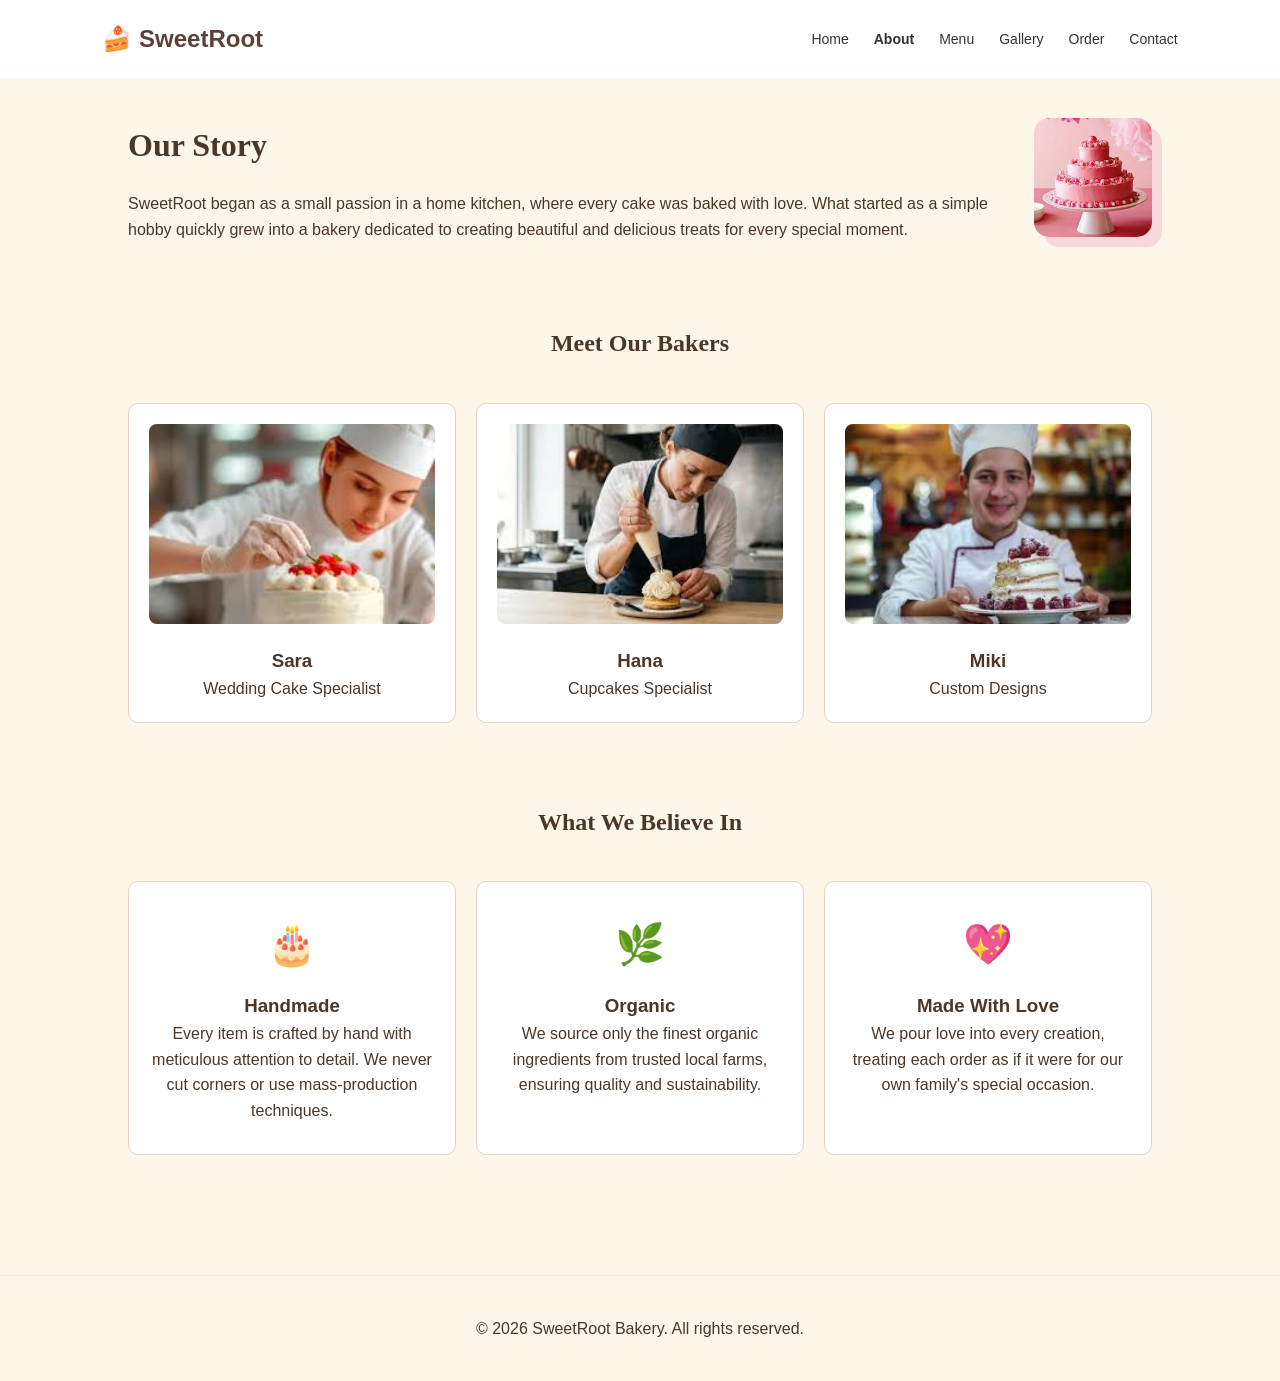
==== pages/about.html @ 3442d2f8 "update" ====
<!DOCTYPE html>
<html lang="en">
<head>
    <meta charset="UTF-8">
    <meta name="viewport" content="width=device-width, initial-scale=1.0">
    <title>About Us - SweetRoot</title>
    <link rel="stylesheet" href="../styles/about.css">
</head>
<body>

    <header>
         <nav class="navbar">
            <div class="logo">🍰 SweetRoot</div>
            <ul class="nav-links">
                <li><a href="index.html">Home</a></li>
                <li><a href="about.html" class="active">About</a></li>
                <li><a href="menu.html">Menu</a></li>
                <li><a href="gallery.html">Gallery</a></li>
                <li><a href="order.html">Order</a></li>
                <li><a href="contact.html">Contact</a></li>
            </ul>
        </nav>
    </header>
    <main class="container">
        <section class="our-story">
            <div class="story-text">
                <h2>Our Story</h2>
                <p>SweetRoot began as a small passion in a home kitchen, where every cake was baked with love. What started as a simple hobby quickly grew into a bakery dedicated to creating beautiful and delicious treats for every special moment.</p>
            </div>
            <div class="story-image">
                <img src="../public/images/about-cake.jpg" alt="Our Story Cake">
            </div>
        </section>

        <section class="bakers-section">
            <h2>Meet Our Bakers</h2>
            <div class="baker-grid">
                <div class="baker-card">
                    <img src="../public/images/sara.jpg" alt="Sara">
                    <h3>Sara</h3>
                    <p>Wedding Cake Specialist</p>
                </div>
                <div class="baker-card">
                    <img src="../public/images/hana.jpg" alt="Hana">
                    <h3>Hana</h3>
                    <p>Cupcakes Specialist</p>
                </div>
                <div class="baker-card">
                    <img src="../public/images/miki.jpg" alt="Miki">
                    <h3>Miki</h3>
                    <p>Custom Designs</p>
                </div>
            </div>
        </section>

        <section class="values-section">
            <h2>What We Believe In</h2>
            <div class="values-grid">
                <div class="value-card">
                    <div class="value-icon">🎂</div>
                    <h3>Handmade</h3>
                    <p>Every item is crafted by hand with meticulous attention to detail. We never cut corners or use mass-production techniques.</p>
                </div>
                <div class="value-card">
                    <div class="value-icon">🌿</div>
                    <h3>Organic</h3>
                    <p>We source only the finest organic ingredients from trusted local farms, ensuring quality and sustainability.</p>
                </div>
                <div class="value-card">
                    <div class="value-icon">💖</div>
                    <h3>Made With Love</h3>
                    <p>We pour love into every creation, treating each order as if it were for our own family's special occasion.</p>
                </div>
            </div>
        </section>
    </main>

    <footer class="main-footer">
        <p>&copy; 2026 SweetRoot Bakery. All rights reserved.</p>
    </footer>

</body>
</html>
---- styles/about.css ----
/* --- Global Styles --- */
* {
    margin: 0;
    padding: 0;
    box-sizing: border-box;
    font-family: 'Arial', sans-serif;
}

body {
    background-color: #fdf6e9; /* Light cream background */
    color: #4a3728;
    line-height: 1.6;
}

.container {
    padding: 40px 10%;
}

/* --- Navbar --- */
.navbar {
    display: flex;
    justify-content: space-between;
    align-items: center;
    padding: 20px 8%;
    background-color: #FFFFFF;
}

.logo {
    font-size: 24px;
    font-weight: bold;
    color: #5d4037;
}

.nav-links {
    display: flex;
    list-style: none;
}

.nav-links li {
    margin-left: 25px;
}

.nav-links a {
    text-decoration: none;
    color: #333;
    font-size: 14px;
}
.active { color: #d63384; font-weight: bold; }

/* --- Our Story Section --- */
.our-story {
    display: flex;
    align-items: center;
    gap: 40px;
    margin-bottom: 80px;
}

.story-text h2 {
    font-size: 32px;
    margin-bottom: 20px;
    font-family: serif;
}

.story-image img {
    width: 100%;
    max-width: 450px;
    border-radius: 15px;
    box-shadow: 10px 10px 0px #f8d7da;
}

/* --- Bakers Grid --- */
.bakers-section, .values-section {
    text-align: center;
    margin-bottom: 80px;
}

.bakers-section h2, .values-section h2 {
    margin-bottom: 40px;
    font-family: serif;
}

.baker-grid, .values-grid {
    display: flex;
    justify-content: center;
    gap: 20px;
}

.baker-card {
    background: #fff;
    padding: 20px;
    border-radius: 10px;
    border: 1px solid #e0d5c1;
    flex: 1;
}

.baker-card img {
    width: 100%;
    height: 200px;
    object-fit: cover;
    border-radius: 8px;
    margin-bottom: 15px;
}

/* --- Values Grid --- */
.value-card {
    background: #fff;
    padding: 30px 20px;
    border-radius: 10px;
    border: 1px solid #e0d5c1;
    flex: 1;
}

.value-icon {
    font-size: 40px;
    margin-bottom: 15px;
}

/* --- Footer --- */
.main-footer {
    text-align: center;
    padding: 40px;
    border-top: 1px solid #eee;
}

/* --- Responsive (Mobile & Tablet) --- */

@media (max-width: 992px) {
    .our-story {
        flex-direction: column;
        text-align: center;
    }
}

@media (max-width: 768px) {
    .baker-grid, .values-grid {
        flex-direction: column;
        align-items: center;
    }

    .baker-card, .value-card {
        width: 100%;
        max-width: 400px;
    }

    .navbar {
        flex-direction: column;
        gap: 10px;
    }
}
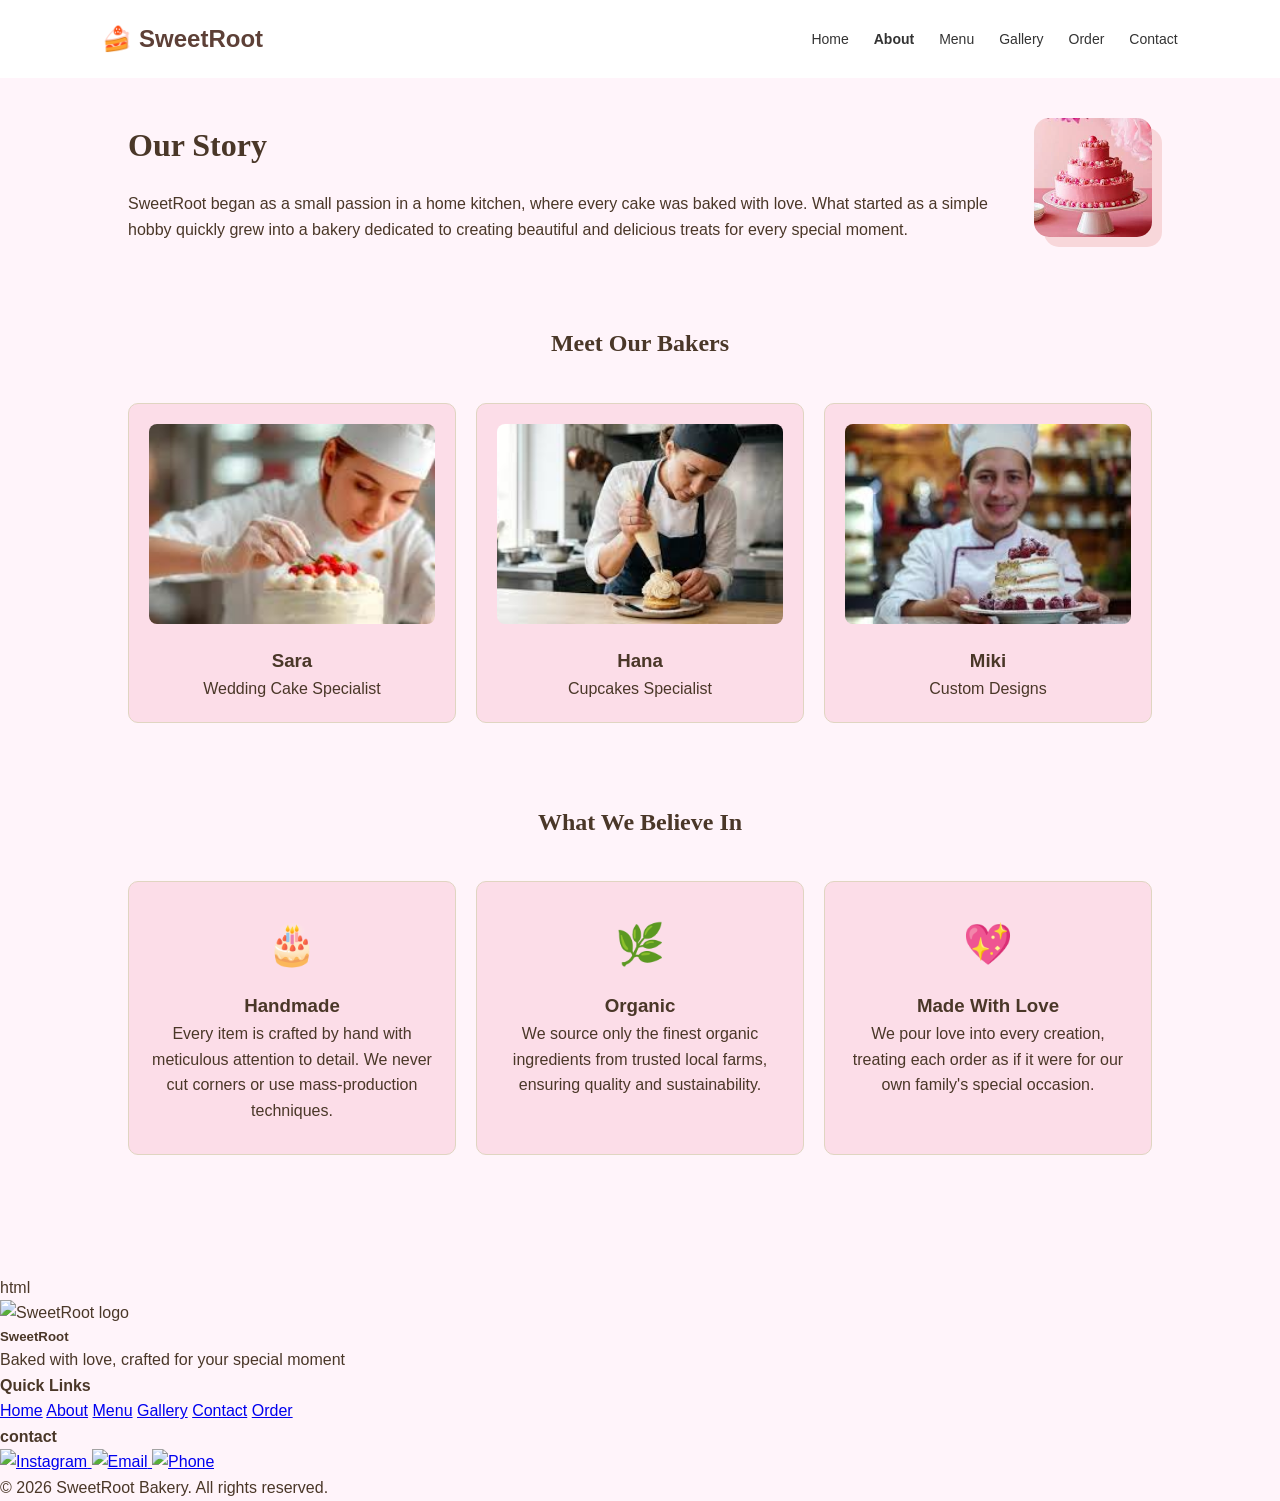
==== commit 44d3529c: "update" ====
--- a/pages/about.html
+++ b/pages/about.html
@@ -75,9 +75,48 @@
         </section>
     </main>
 
-    <footer class="main-footer">
-        <p>&copy; 2026 SweetRoot Bakery. All rights reserved.</p>
-    </footer>
+    html <footer>
+      <div class="footer">
+
+    <div class="footer-left">
+      <div class="brand">
+        <img src="image/image 1.png" alt="SweetRoot logo">
+        <h5>SweetRoot</h5>
+      </div>
+      <p>Baked with love, crafted for your special moment</p>
+    </div>
+
+    <div class="footer-middle">
+      <h4>Quick Links</h4>
+      <a href="index.html">Home</a>
+      <a href="about.html">About</a>
+      <a href="menu.html">Menu</a>
+      <a href="gallery.html">Gallery</a>
+      <a href="contact.html">Contact</a>
+      <a href="order.html">Order</a>
+    </div>
+
+    <div class="footer-right">
+      <h4>contact</h4>
+      <div class="footer-icons">
+        <a href="https://instagram.com/sweetroot.bakery" target="_blank">
+          <img src="icons/Rectangle 11.png" alt="Instagram">
+        </a>
+
+        <a href="mailto:sweetrootbakery@gmail.com">
+          <img src="icons/Rectangle 12.png" alt="Email">
+        </a>
+
+        <a href="tel:+251912345678">
+          <img src="icons/Rectangle 13.png" alt="Phone">
+        </a>
+      </div>
+    </div>
+
+  </div>
+  
+  <p>© 2026 SweetRoot Bakery. All rights reserved.</p>
+</footer>
 
 </body>
 </html>
--- a/styles/about.css
+++ b/styles/about.css
@@ -7,7 +7,7 @@
 }
 
 body {
-    background-color: #fdf6e9; /* Light cream background */
+    background-color: #fff4fa;
     color: #4a3728;
     line-height: 1.6;
 }
@@ -45,7 +45,7 @@
     color: #333;
     font-size: 14px;
 }
-.active { color: #d63384; font-weight: bold; }
+.active { color: #4e2121; font-weight: bold; }
 
 /* --- Our Story Section --- */
 .our-story {
@@ -86,7 +86,7 @@
 }
 
 .baker-card {
-    background: #fff;
+    background: #fcdde8;
     padding: 20px;
     border-radius: 10px;
     border: 1px solid #e0d5c1;
@@ -103,7 +103,7 @@
 
 /* --- Values Grid --- */
 .value-card {
-    background: #fff;
+    background: #fcdde8;
     padding: 30px 20px;
     border-radius: 10px;
     border: 1px solid #e0d5c1;
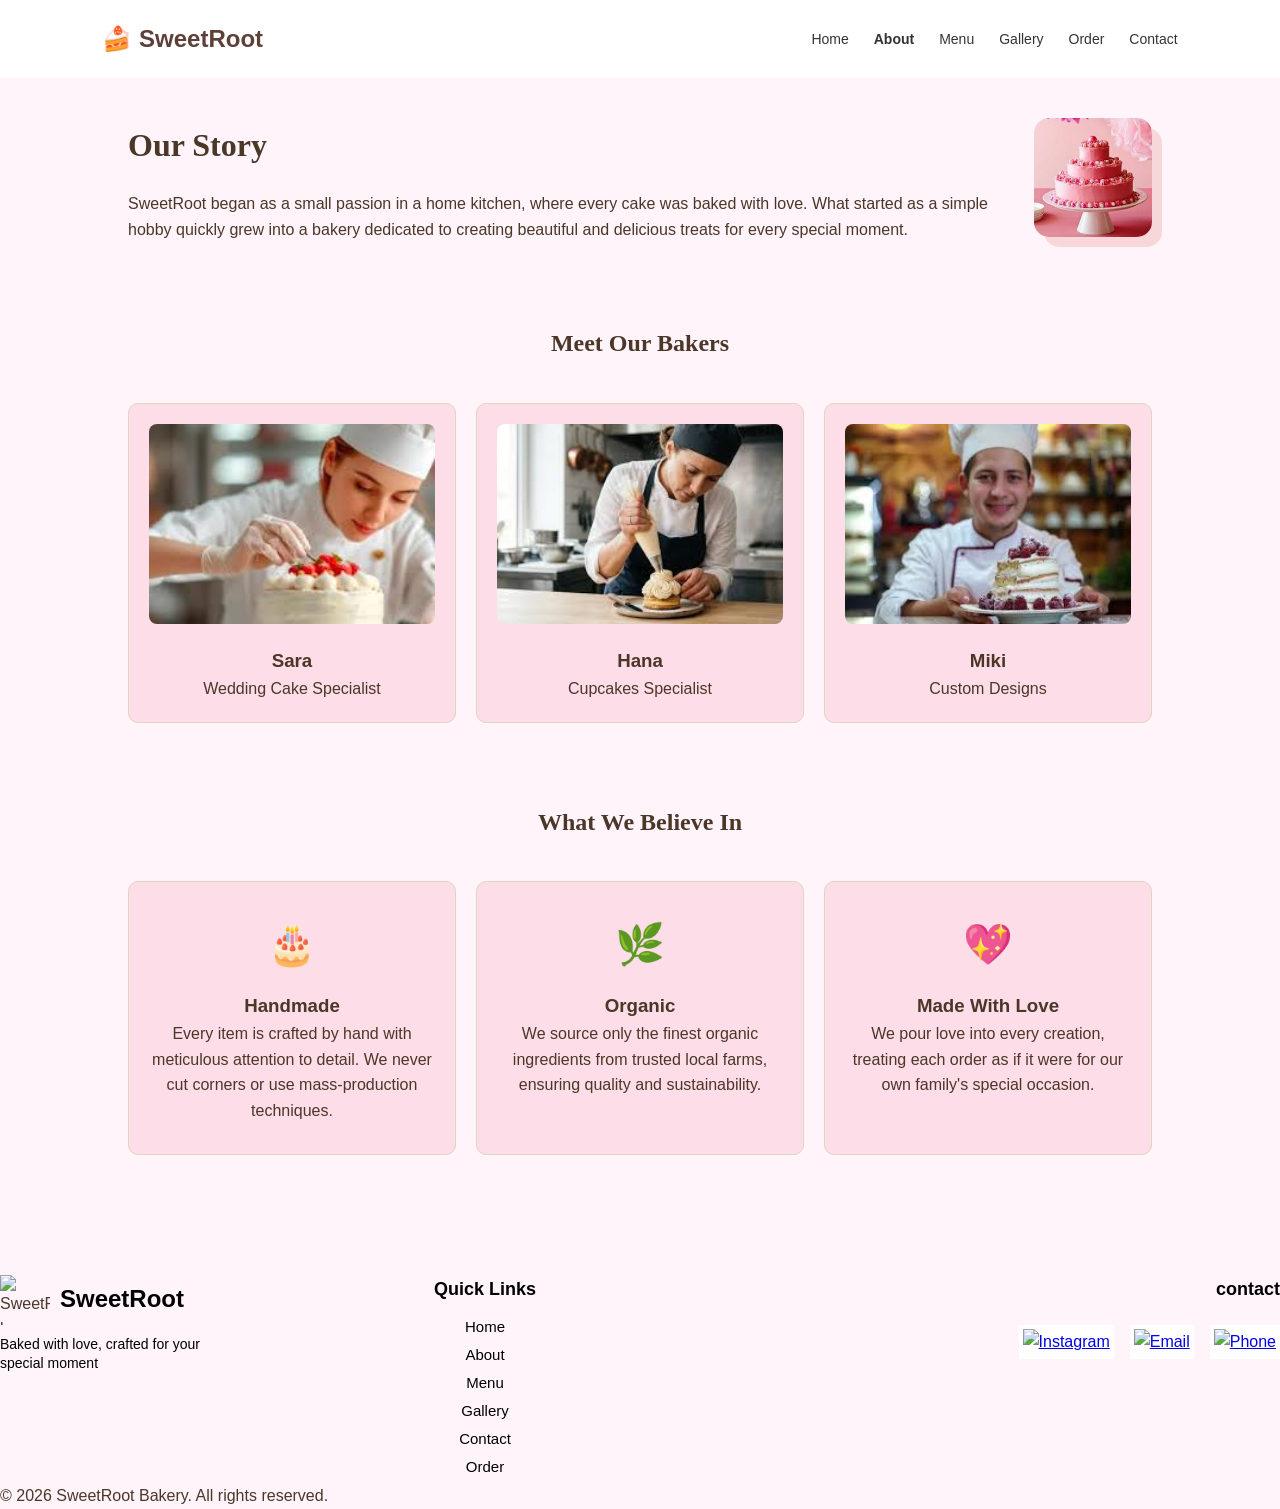
==== commit e48a4c11: "update" ====
--- a/pages/about.html
+++ b/pages/about.html
@@ -75,7 +75,7 @@
         </section>
     </main>
 
-    html <footer>
+<footer>
       <div class="footer">
 
     <div class="footer-left">
--- a/styles/about.css
+++ b/styles/about.css
@@ -116,10 +116,104 @@
 }
 
 /* --- Footer --- */
-.main-footer {
-    text-align: center;
-    padding: 40px;
-    border-top: 1px solid #eee;
+css     footer {
+  background-color: #fff;
+  padding: 30px 60px;
+  margin-top: 60px;
+   width: 100%;
+   box-sizing: border-box;
+   
+}
+
+.footer {
+  display: flex;
+  justify-content: space-between;
+  align-items: flex-start;
+  gap: 0;
+  width: 100%;
+}
+
+.footer-left {
+  flex: 2;
+  max-width: 220px;
+  min-width: 180px;
+}
+
+.footer-middle {
+  flex: 1;
+  display: flex;
+  flex-direction: column;
+  align-items: center; /* centers Quick Links in the middle */
+}
+
+.footer-right {
+  flex: 1;
+  display: flex;
+  flex-direction: column;
+  align-items: flex-end; /* pushes contact to the far right */
+}
+
+.brand {
+  display: flex;
+  align-items: center;
+  gap: 10px;
+  margin-bottom: 10px;
+}
+
+.brand img {
+  width: 50px;
+  height: 50px;
+}
+
+.brand h5 {
+  font-size: 24px;
+  margin: 0;
+  color: black;
+}
+
+.footer-left p {
+  font-size: 14px;
+  line-height: 1.4;
+  color: black;
+  margin: 0;
+}
+
+.footer-middle h4,
+.footer-right h4 {
+  font-size: 18px;
+  margin-bottom: 12px;
+  color: black;
+}
+
+.footer-middle {
+  text-align: left;
+}
+
+.footer-middle a {
+  display: block;
+  text-decoration: none;
+  color: black;
+  margin-bottom: 4px;
+  font-size: 15px;
+}
+
+.footer-middle a:hover {
+  color: #c9a84c;
+}
+
+.footer-icons {
+  display: flex;
+  flex-wrap: wrap;
+  gap: 16px;
+  margin-top: 10px;
+}
+
+.footer-icons img {
+  width: 32px;
+  height: 32px;
+  object-fit: contain;
+  background: white;
+  padding: 4px;
 }
 
 /* --- Responsive (Mobile & Tablet) --- */
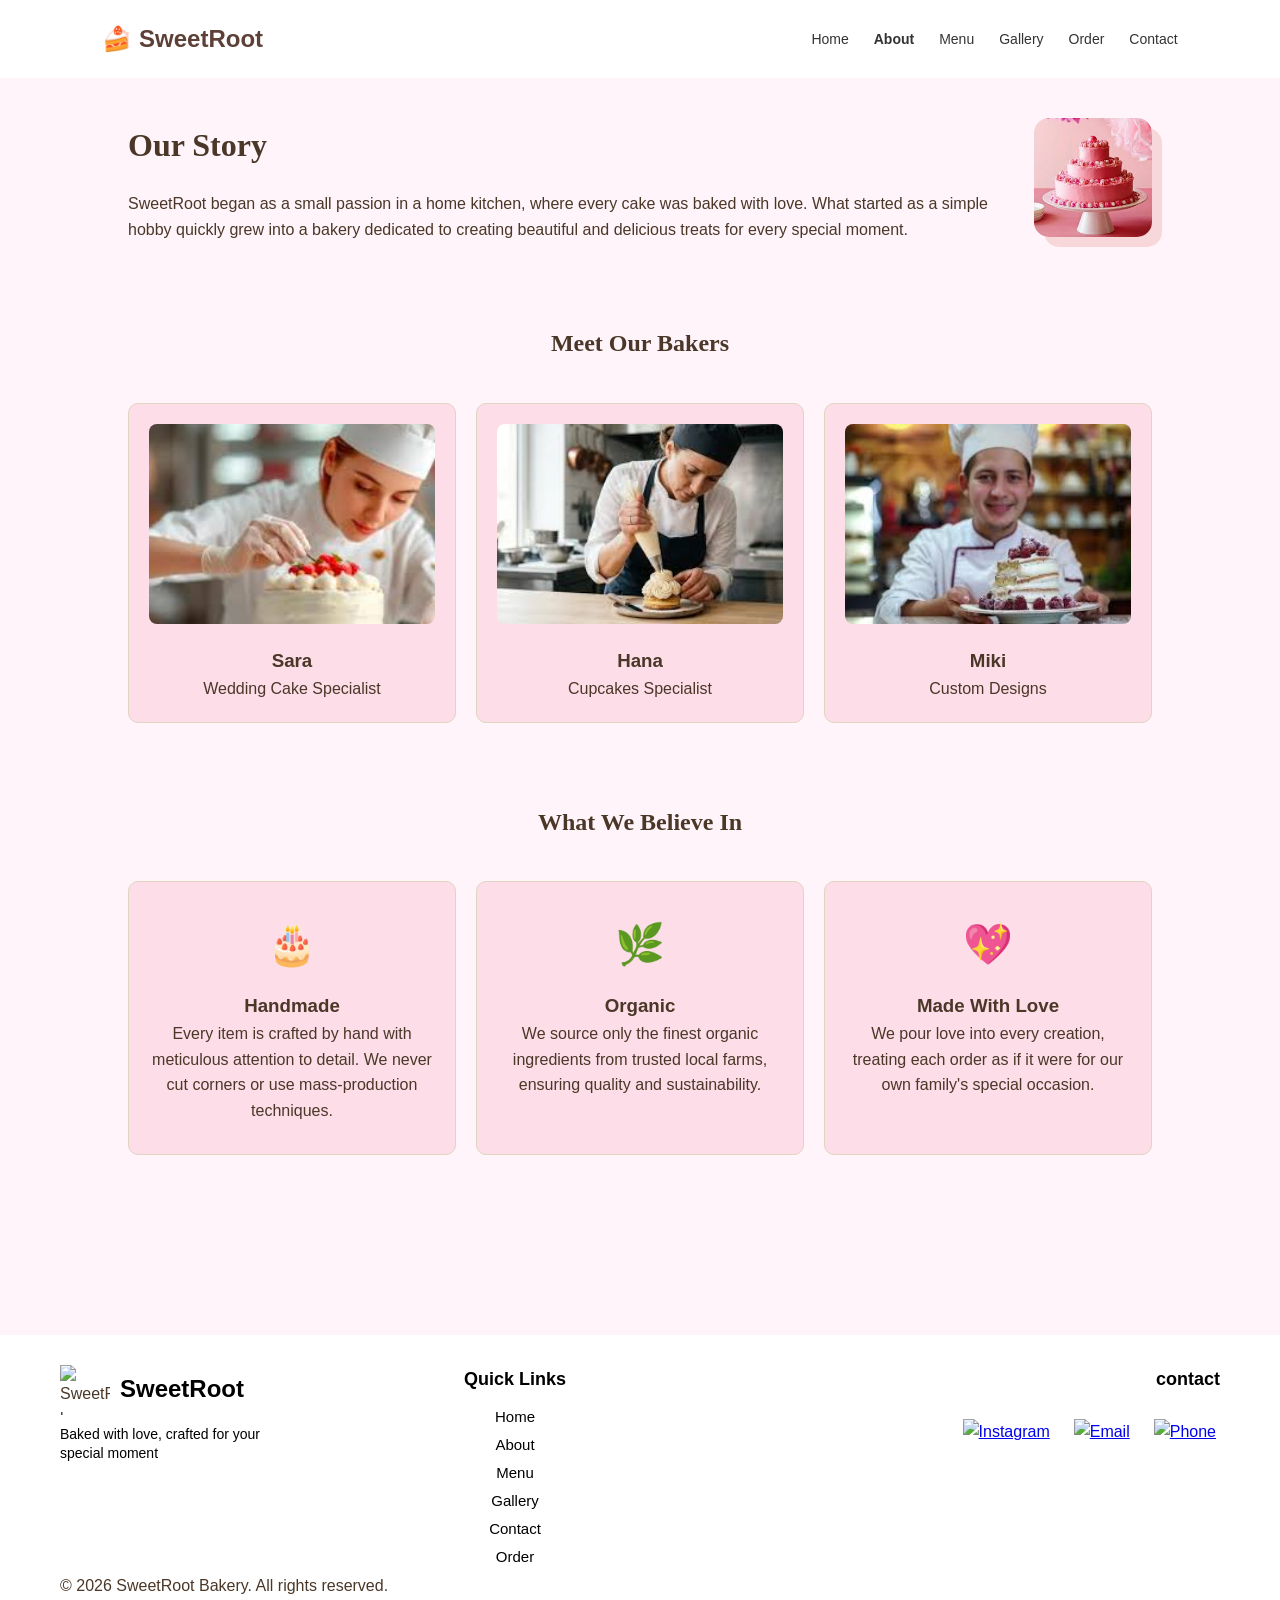
==== commit 186e034a: "update" ====
--- a/pages/about.html
+++ b/pages/about.html
@@ -80,7 +80,7 @@
 
     <div class="footer-left">
       <div class="brand">
-        <img src="image/image 1.png" alt="SweetRoot logo">
+        <img src="icons/image 1.png" alt="SweetRoot logo">
         <h5>SweetRoot</h5>
       </div>
       <p>Baked with love, crafted for your special moment</p>
--- a/styles/about.css
+++ b/styles/about.css
@@ -116,7 +116,7 @@
 }
 
 /* --- Footer --- */
-css     footer {
+footer {
   background-color: #fff;
   padding: 30px 60px;
   margin-top: 60px;
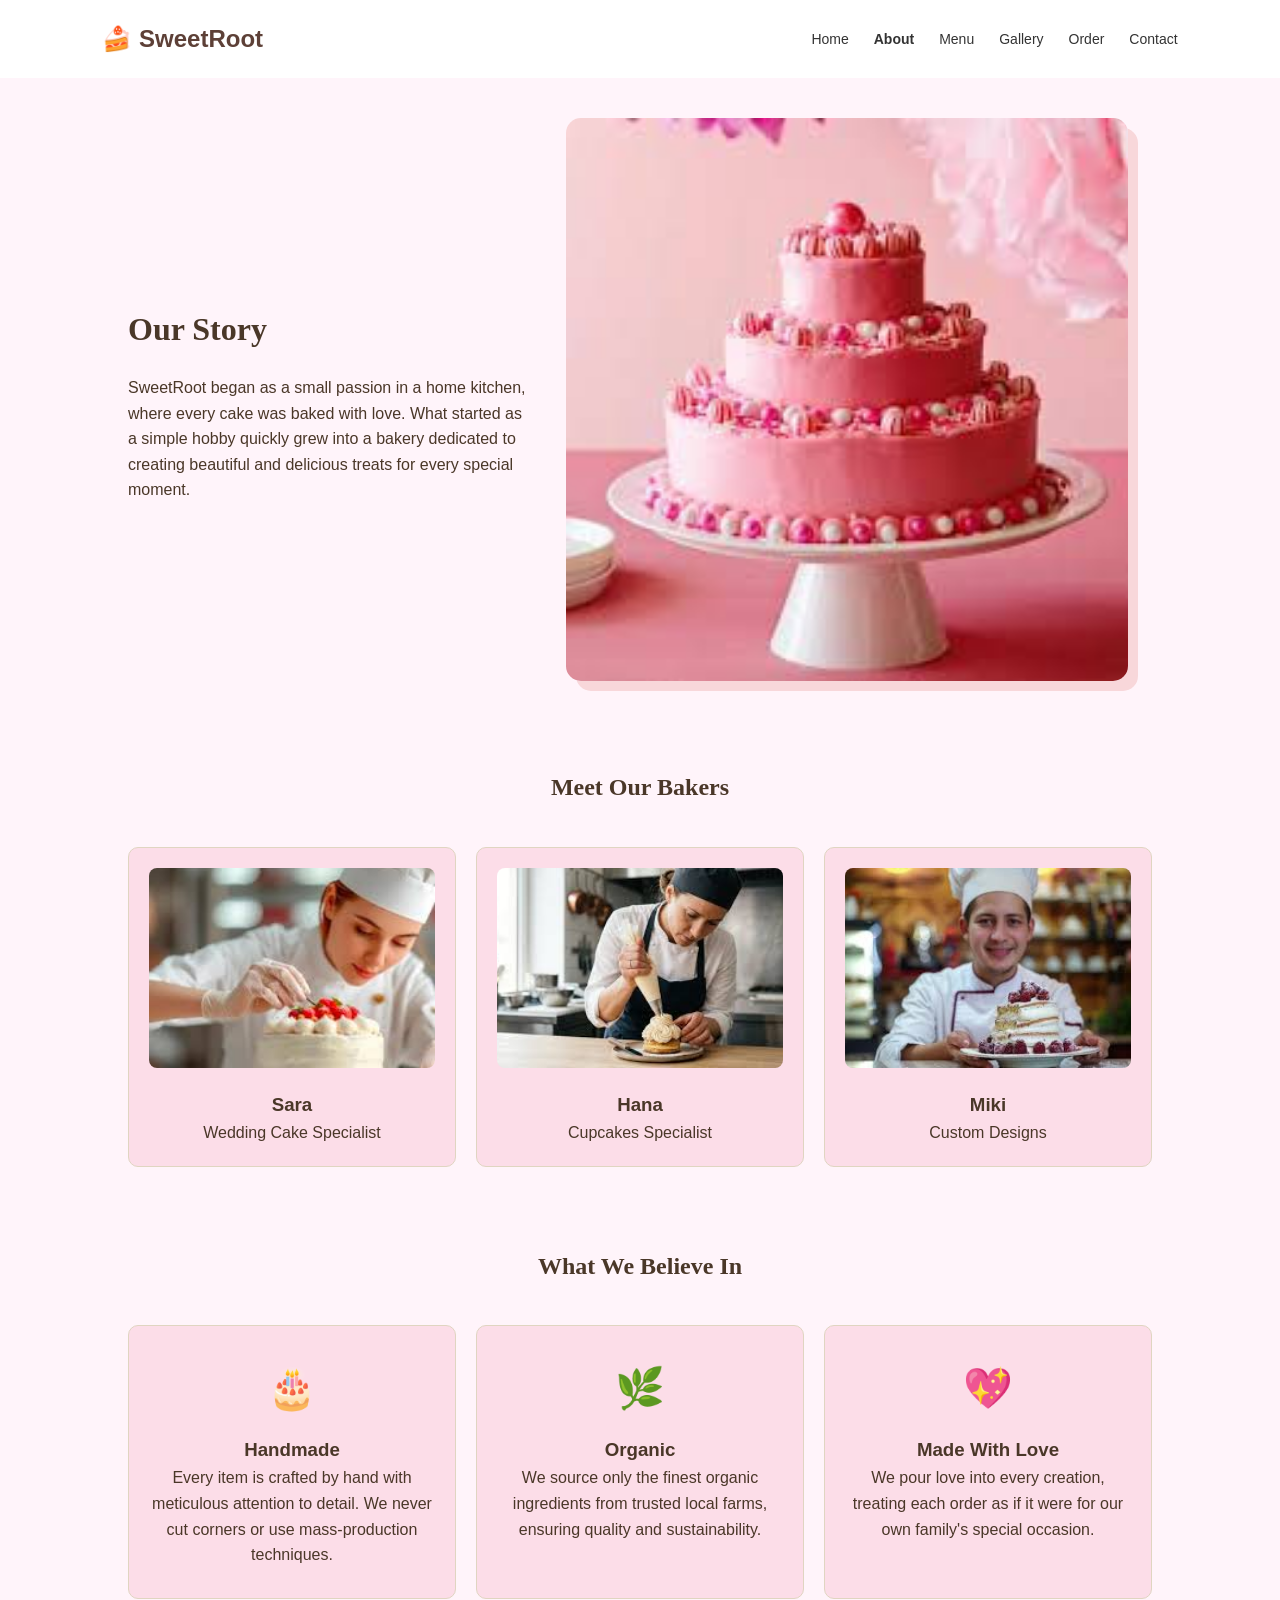
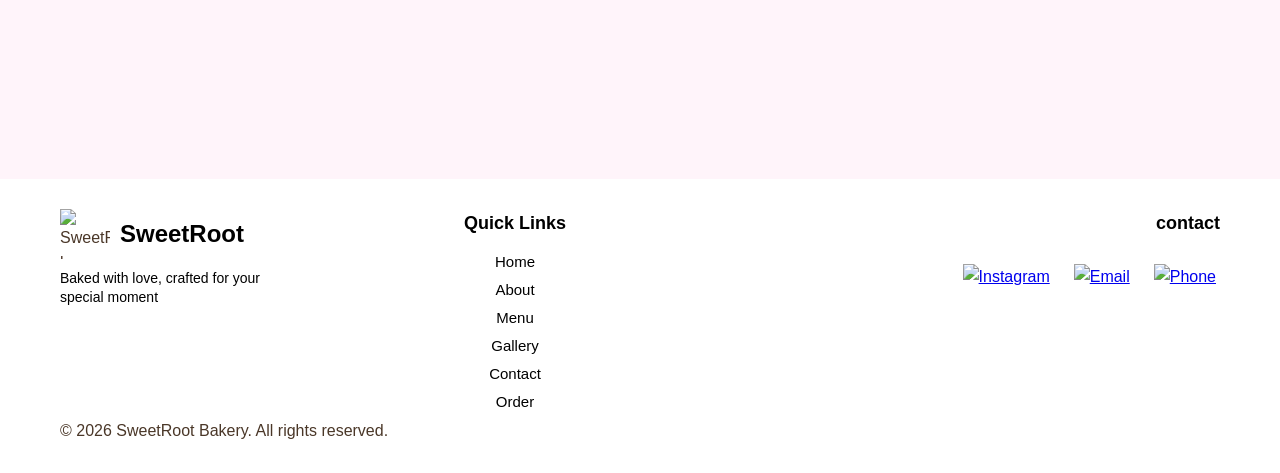
==== commit dd940b46: "update" ====
--- a/pages/about.html
+++ b/pages/about.html
@@ -25,7 +25,7 @@
         <section class="our-story">
             <div class="story-text">
                 <h2>Our Story</h2>
-                <p>SweetRoot began as a small passion in a home kitchen, where every cake was baked with love. What started as a simple hobby quickly grew into a bakery dedicated to creating beautiful and delicious treats for every special moment.</p>
+                <p>SweetRoot began as a small passion in a home kitchen,<br> where every cake was baked with love. What started as<br> a simple hobby quickly grew into a bakery dedicated to<br> creating beautiful and delicious treats for every special<br> moment.</p>
             </div>
             <div class="story-image">
                 <img src="../public/images/about-cake.jpg" alt="Our Story Cake">
@@ -80,7 +80,7 @@
 
     <div class="footer-left">
       <div class="brand">
-        <img src="icons/image 1.png" alt="SweetRoot logo">
+        <img src="images/image 1.png" alt="SweetRoot logo">
         <h5>SweetRoot</h5>
       </div>
       <p>Baked with love, crafted for your special moment</p>
--- a/styles/about.css
+++ b/styles/about.css
@@ -62,8 +62,8 @@
 }
 
 .story-image img {
-    width: 100%;
-    max-width: 450px;
+    width: 250%;
+    max-width: 1450px;
     border-radius: 15px;
     box-shadow: 10px 10px 0px #f8d7da;
 }
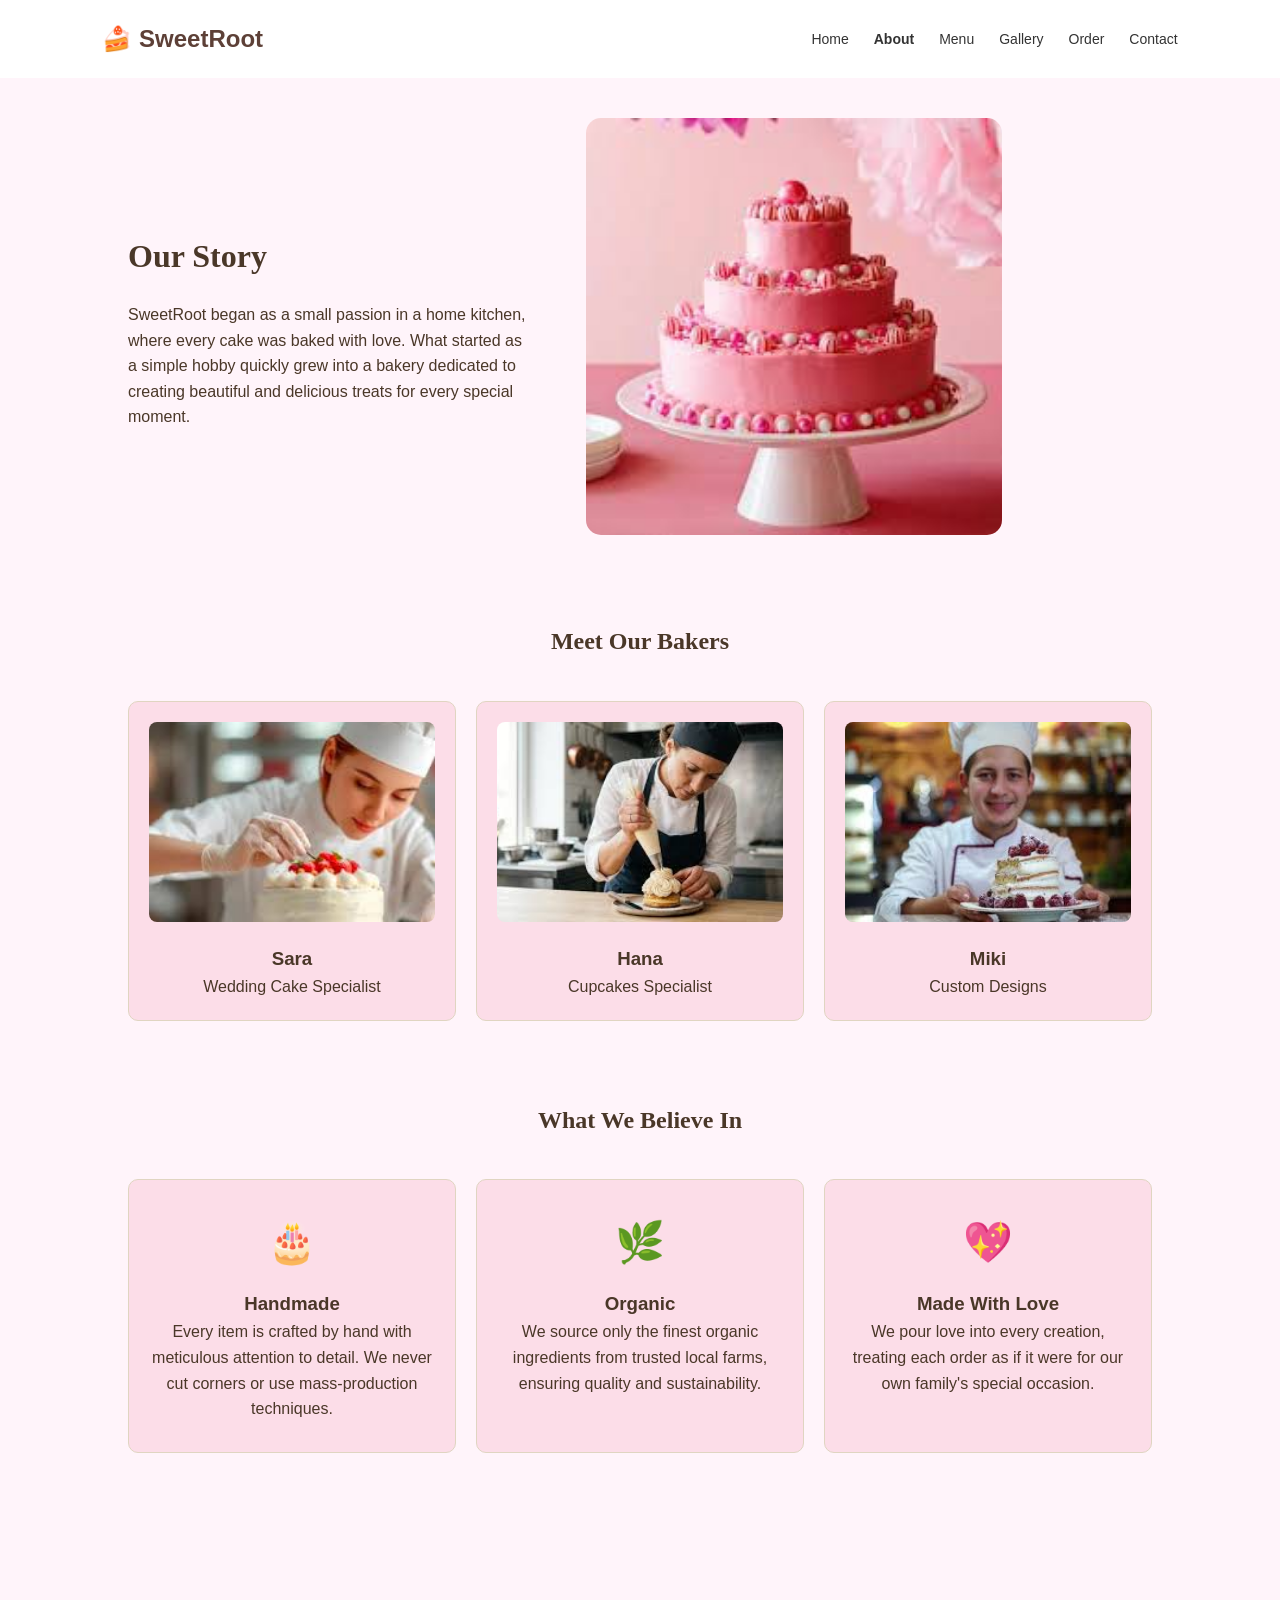
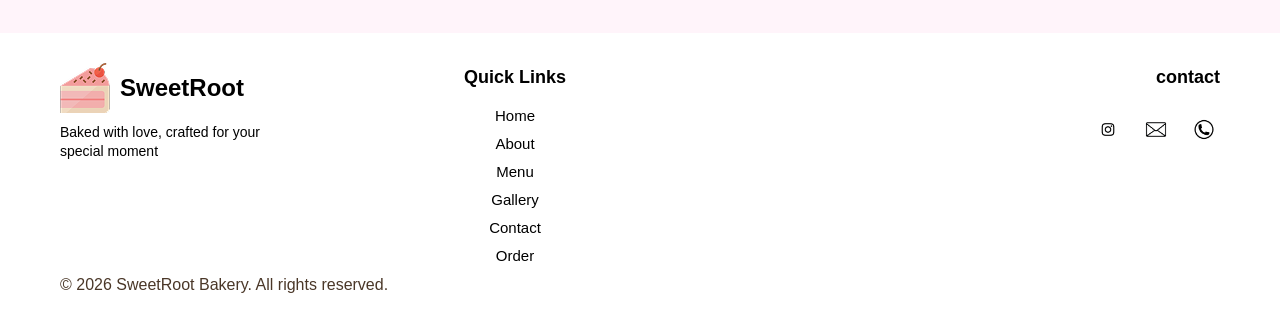
==== commit 4ba44dcb: "update" ====
--- a/pages/about.html
+++ b/pages/about.html
@@ -76,11 +76,11 @@
     </main>
 
 <footer>
-      <div class="footer">
+  <div class="footer">
 
     <div class="footer-left">
       <div class="brand">
-        <img src="images/image 1.png" alt="SweetRoot logo">
+        <img src="../public/images/image 1.png " alt="SweetRoot logo">
         <h5>SweetRoot</h5>
       </div>
       <p>Baked with love, crafted for your special moment</p>
@@ -100,23 +100,23 @@
       <h4>contact</h4>
       <div class="footer-icons">
         <a href="https://instagram.com/sweetroot.bakery" target="_blank">
-          <img src="icons/Rectangle 11.png" alt="Instagram">
+          <img src="../public/icons/Rectangle 11.png" alt="Instagram">
         </a>
 
         <a href="mailto:sweetrootbakery@gmail.com">
-          <img src="icons/Rectangle 12.png" alt="Email">
+          <img src="../public/icons/Rectangle 12.png " alt="Email">
         </a>
 
         <a href="tel:+251912345678">
-          <img src="icons/Rectangle 13.png" alt="Phone">
+          <img src="../public/icons/Rectangle 13.png " alt="Phone">
         </a>
       </div>
     </div>
 
   </div>
-  
   <p>© 2026 SweetRoot Bakery. All rights reserved.</p>
 </footer>
 
+
 </body>
 </html>
--- a/styles/about.css
+++ b/styles/about.css
@@ -62,10 +62,11 @@
 }
 
 .story-image img {
-    width: 250%;
+    width: 170%;
     max-width: 1450px;
     border-radius: 15px;
-    box-shadow: 10px 10px 0px #f8d7da;
+    margin-left: 20px;
+
 }
 
 /* --- Bakers Grid --- */
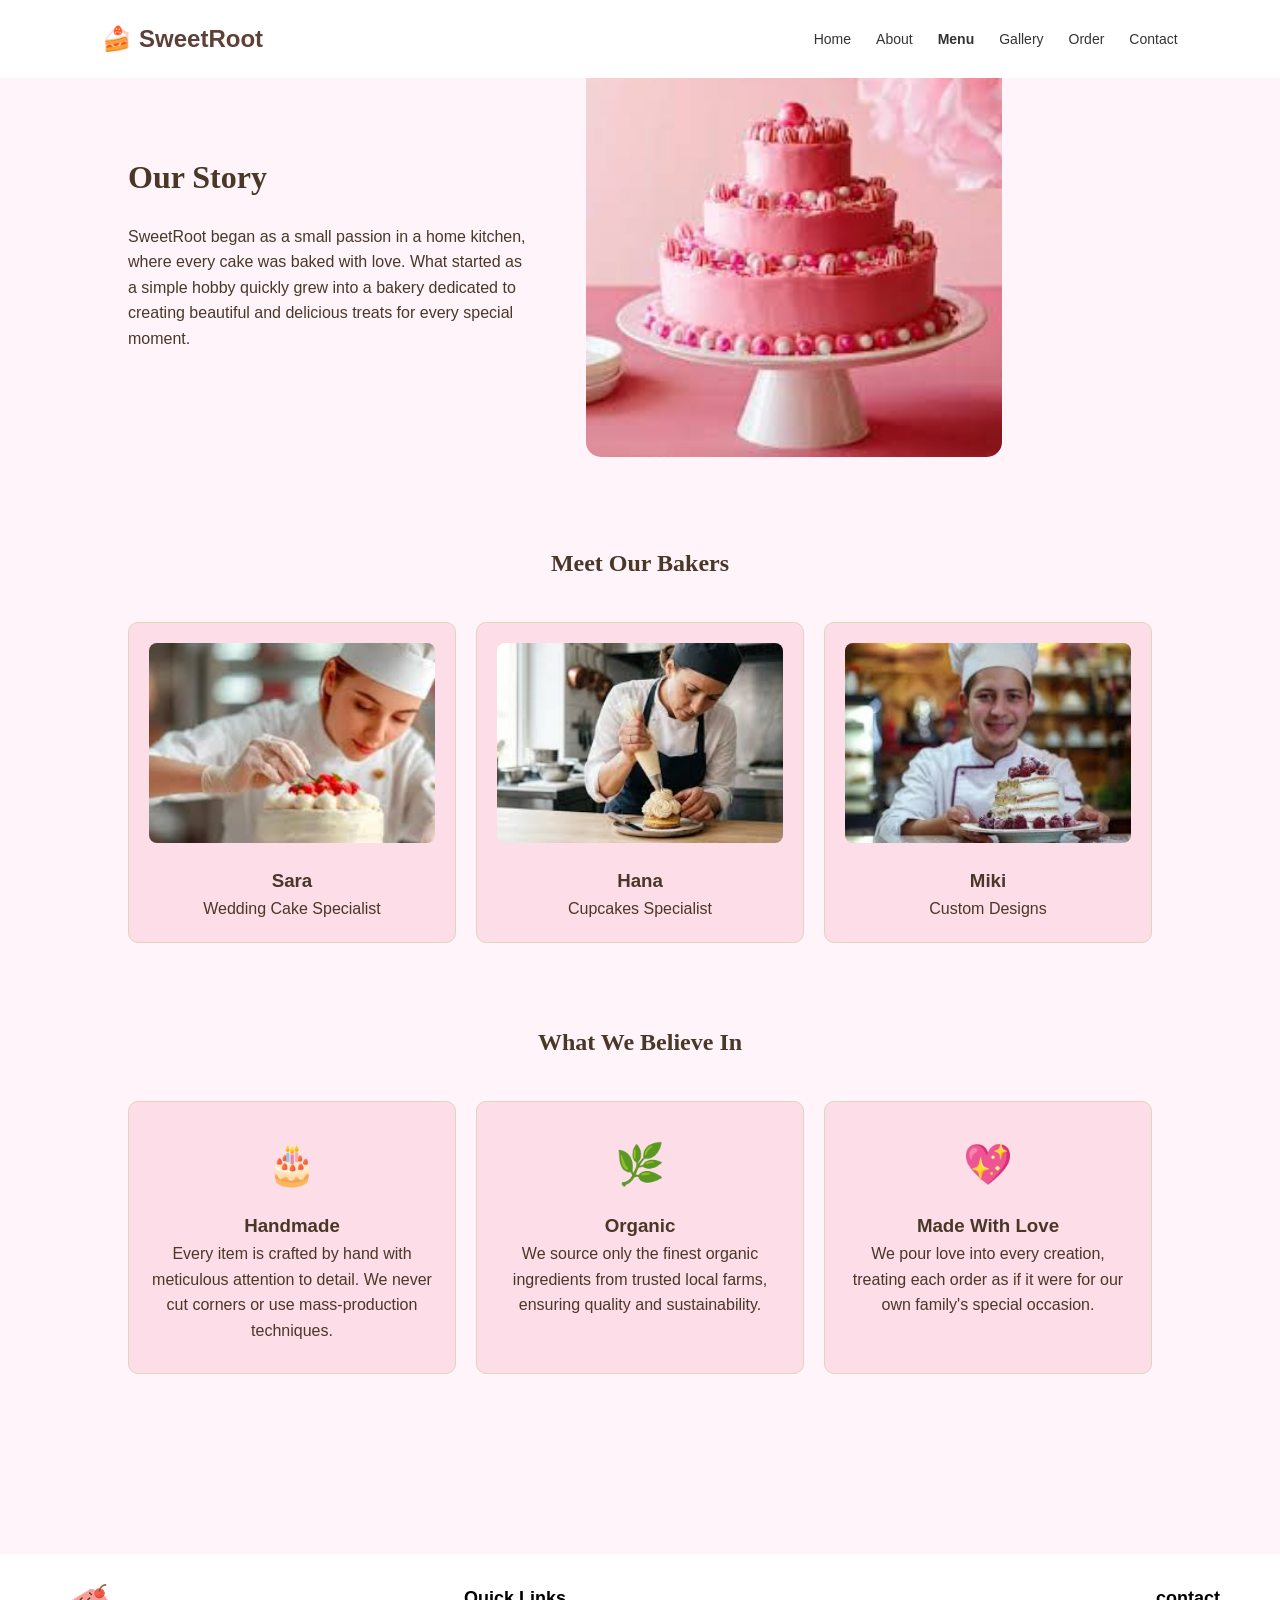
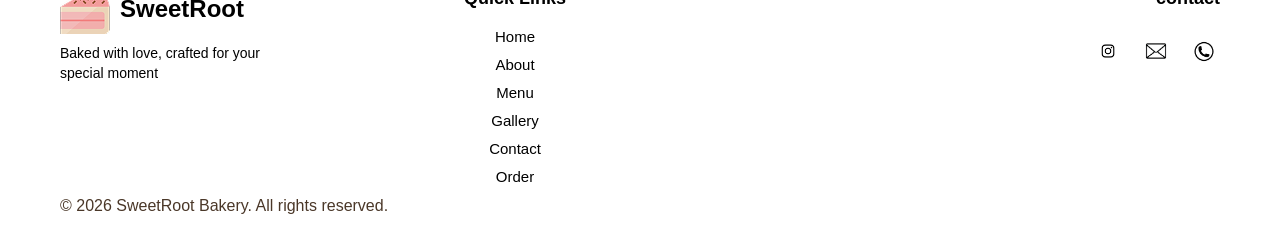
==== commit 5f0e7307: "update" ====
--- a/pages/about.html
+++ b/pages/about.html
@@ -10,16 +10,20 @@
 
     <header>
          <nav class="navbar">
-            <div class="logo">🍰 SweetRoot</div>
-            <ul class="nav-links">
-                <li><a href="index.html">Home</a></li>
-                <li><a href="about.html" class="active">About</a></li>
-                <li><a href="menu.html">Menu</a></li>
-                <li><a href="gallery.html">Gallery</a></li>
-                <li><a href="order.html">Order</a></li>
-                <li><a href="contact.html">Contact</a></li>
-            </ul>
-        </nav>
+    <div class="logo">🍰 SweetRoot</div>
+
+    <input type="checkbox" id="menu-bar">
+    <label for="menu-bar" class="hamburger">☰</label>
+
+    <ul class="nav-links">
+        <li><a href="index.html">Home</a></li>
+        <li><a href="about.html">About</a></li>
+        <li><a href="menu.html" class="active">Menu</a></li>
+        <li><a href="gallery.html">Gallery</a></li>
+        <li><a href="order.html">Order</a></li>
+        <li><a href="contact.html">Contact</a></li>
+    </ul>
+</nav>
     </header>
     <main class="container">
         <section class="our-story">
--- a/styles/about.css
+++ b/styles/about.css
@@ -1,119 +1,166 @@
 /* --- Global Styles --- */
 * {
-    margin: 0;
-    padding: 0;
-    box-sizing: border-box;
-    font-family: 'Arial', sans-serif;
+  margin: 0;
+  padding: 0;
+  box-sizing: border-box;
+  font-family: "Arial", sans-serif;
 }
 
 body {
-    background-color: #fff4fa;
-    color: #4a3728;
-    line-height: 1.6;
+  background-color: #fff4fa;
+  color: #4a3728;
+  line-height: 1.6;
 }
 
 .container {
-    padding: 40px 10%;
+  padding: 40px 10%;
 }
 
 /* --- Navbar --- */
 .navbar {
-    display: flex;
-    justify-content: space-between;
-    align-items: center;
-    padding: 20px 8%;
-    background-color: #FFFFFF;
+  display: flex;
+  justify-content: space-between;
+  align-items: center;
+  padding: 20px 8%;
+  background-color: #ffffff;
+  position: fixed; /* or position: sticky; */
+  top: 0;
+  width: 100%;
+  z-index: 1000;
 }
 
 .logo {
-    font-size: 24px;
-    font-weight: bold;
+  font-size: 24px;
+  font-weight: bold;
+  color: #5d4037;
+}
+
+.nav-links {
+  display: flex;
+  list-style: none;
+}
+
+.nav-links li {
+  margin-left: 25px;
+}
+
+.nav-links a {
+  text-decoration: none;
+  color: #333;
+  font-size: 14px;
+}
+.active {
+  color: #4e2121;
+  font-weight: bold;
+}
+#menu-bar {
+    display: none;
+}
+
+.hamburger {
+    display: none;
+    font-size: 30px;
+    cursor: pointer;
     color: #5d4037;
 }
 
-.nav-links {
-    display: flex;
-    list-style: none;
-}
-
-.nav-links li {
-    margin-left: 25px;
-}
-
-.nav-links a {
-    text-decoration: none;
-    color: #333;
-    font-size: 14px;
-}
-.active { color: #4e2121; font-weight: bold; }
+
+@media (max-width: 768px) {
+    .hamburger {
+        display: block; 
+    }
+
+    .nav-links {
+        display: none; 
+        position: absolute;
+        top: 70px;
+        left: 0;
+        width: 100%;
+        background: #ffffff;
+        flex-direction: column;
+        text-align: center;
+        border-bottom: 2px solid #e6a8b6;
+    }
+
+    .nav-links li {
+        margin: 15px 0;
+    }
+
+    
+    #menu-bar:checked ~ .nav-links {
+        display: flex;
+    }
+}
 
 /* --- Our Story Section --- */
 .our-story {
-    display: flex;
-    align-items: center;
-    gap: 40px;
-    margin-bottom: 80px;
+  display: flex;
+  align-items: center;
+  gap: 40px;
+  margin-bottom: 80px;
 }
 
 .story-text h2 {
-    font-size: 32px;
-    margin-bottom: 20px;
-    font-family: serif;
+  font-size: 32px;
+  margin-bottom: 20px;
+  font-family: serif;
 }
 
 .story-image img {
-    width: 170%;
-    max-width: 1450px;
-    border-radius: 15px;
-    margin-left: 20px;
-
+  width: 170%;
+  max-width: 1450px;
+  border-radius: 15px;
+  margin-left: 20px;
 }
 
 /* --- Bakers Grid --- */
-.bakers-section, .values-section {
-    text-align: center;
-    margin-bottom: 80px;
-}
-
-.bakers-section h2, .values-section h2 {
-    margin-bottom: 40px;
-    font-family: serif;
-}
-
-.baker-grid, .values-grid {
-    display: flex;
-    justify-content: center;
-    gap: 20px;
+.bakers-section,
+.values-section {
+  text-align: center;
+  margin-bottom: 80px;
+}
+
+.bakers-section h2,
+.values-section h2 {
+  margin-bottom: 40px;
+  font-family: serif;
+}
+
+.baker-grid,
+.values-grid {
+  display: flex;
+  justify-content: center;
+  gap: 20px;
 }
 
 .baker-card {
-    background: #fcdde8;
-    padding: 20px;
-    border-radius: 10px;
-    border: 1px solid #e0d5c1;
-    flex: 1;
+  background: #fcdde8;
+  padding: 20px;
+  border-radius: 10px;
+  border: 1px solid #e0d5c1;
+  flex: 1;
 }
 
 .baker-card img {
-    width: 100%;
-    height: 200px;
-    object-fit: cover;
-    border-radius: 8px;
-    margin-bottom: 15px;
+  width: 100%;
+  height: 200px;
+  object-fit: cover;
+  border-radius: 8px;
+  margin-bottom: 15px;
 }
 
 /* --- Values Grid --- */
 .value-card {
-    background: #fcdde8;
-    padding: 30px 20px;
-    border-radius: 10px;
-    border: 1px solid #e0d5c1;
-    flex: 1;
+  background: #fcdde8;
+  padding: 30px 20px;
+  border-radius: 10px;
+  border: 1px solid #e0d5c1;
+  flex: 1;
 }
 
 .value-icon {
-    font-size: 40px;
-    margin-bottom: 15px;
+  font-size: 40px;
+  margin-bottom: 15px;
 }
 
 /* --- Footer --- */
@@ -121,9 +168,8 @@
   background-color: #fff;
   padding: 30px 60px;
   margin-top: 60px;
-   width: 100%;
-   box-sizing: border-box;
-   
+  width: 100%;
+  box-sizing: border-box;
 }
 
 .footer {
@@ -220,25 +266,27 @@
 /* --- Responsive (Mobile & Tablet) --- */
 
 @media (max-width: 992px) {
-    .our-story {
-        flex-direction: column;
-        text-align: center;
-    }
+  .our-story {
+    flex-direction: column;
+    text-align: center;
+  }
 }
 
 @media (max-width: 768px) {
-    .baker-grid, .values-grid {
-        flex-direction: column;
-        align-items: center;
-    }
-
-    .baker-card, .value-card {
-        width: 100%;
-        max-width: 400px;
-    }
-
-    .navbar {
-        flex-direction: column;
-        gap: 10px;
-    }
-}+  .baker-grid,
+  .values-grid {
+    flex-direction: column;
+    align-items: center;
+  }
+
+  .baker-card,
+  .value-card {
+    width: 100%;
+    max-width: 400px;
+  }
+
+  .navbar {
+    flex-direction: column;
+    gap: 10px;
+  }
+}
